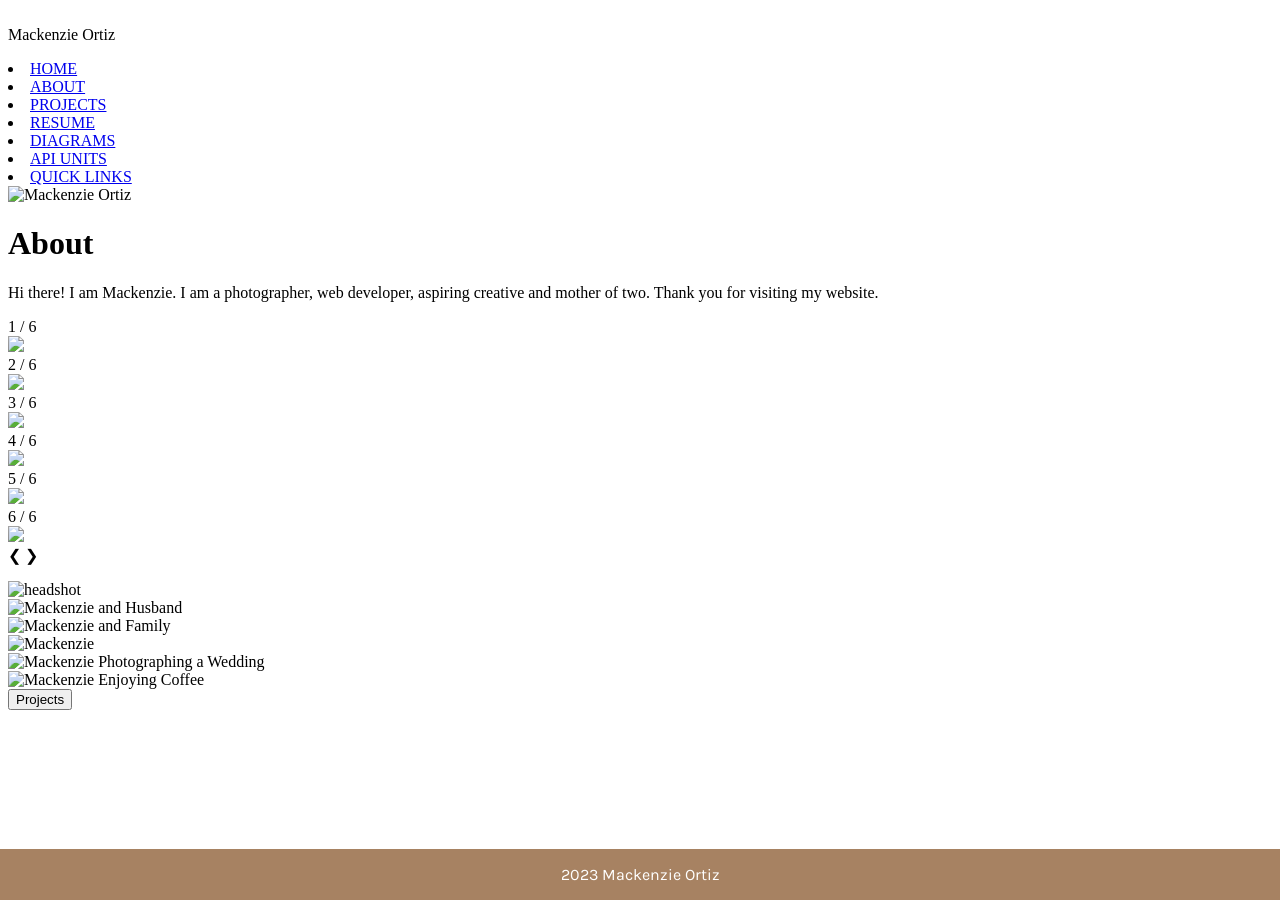
==== about.html @ 7f050407 "Initial Setup" ====
<!--PERSONAL PORTFOLIO
NAME: MACKENZIE LUBBEN-ORTIZ
DATE: 12/01/2023
DESCRIPTION: ABOUT-->


<!DOCTYPE html>
<html lang="en">
  <head>
    <title>Mackenzie Ortiz</title>
    <meta charset="UTF-8" />
    <meta http-equiv="X-UA-Compatible" content="IE=edge"/>
    <meta name="viewport" content="width=device-width, initial-scale=1.0"/>
    <link rel="stylesheet" type="text/css" href="/personal portfolio/index.css">

    <!--Google Fonts-->
    <link rel="preconnect" href="https://fonts.googleapis.com" />
    <link rel="preconnect" href="https://fonts.gstatic.com" crossorigin />
    <link
      href="https://fonts.googleapis.com/css2?family=Karla&family=Montserrat&family=Mrs+Saint+Delafield&family=Oswald:wght@300;700&family=Quattrocento:wght@400;700&display=swap"
      rel="stylesheet"
    />
  </head>

  <body>
    <!-- First Section -->
    <div class="header-banner">
        <img src="">

    <nav class="navbar">
        <!-- LOGO -->
        <div class="logo">Mackenzie Ortiz</div>

        <!-- NAVIGATION MENU -->
        <ul class="nav-links"></ul>

        <!-- NAVIGATION MENUS -->
        <div class="menu">
            <li><a href="/personal portfolio/index.html">HOME</a></li>
            <li><a href="/personal portfolio/about.html">ABOUT</a></li>
            <li><a href="/personal portfolio/projects.html">PROJECTS</a></li>
            <li><a href="/personal portfolio/resume2.html">RESUME</a></li>
            <li><a href="/personal portfolio/diagrams.html">DIAGRAMS</a></li>
            <li><a href="/personal portfolio/api.html">API UNITS</a></li>
            <li><a href="/personal portfolio/quicklinks.html">QUICK LINKS</a></li>

            </li>
        </div>
</div>

    <div class="about-header">
        <div class="header">
            <img src="/personal portfolio/images/IMG_2694.jpg" alt="Mackenzie Ortiz" style="width:100%">
        </div>
    </div>

    <div class="header-text">
        <h1 class=".about-header">About</h1>
        <p>Hi there! I am Mackenzie. I am a photographer, web developer, aspiring creative and mother of two. Thank you for visiting my website.</p>

       <!-- CONTAINER FOR THE IMAGE GALLERY -->
       
        <div class="container">

        <!-- FULL-WIDTH IMAGES WITH NUMBER TEXT -->
        <div class="mySlides">
            <div class="numbertext">1 / 6</div>
            <img src="/personal portfolio/images/181796577_10223145330279851_4321807779280527430_n.jpg" style="width:100%">
        </div>
        
        <div class="mySlides">
            <div class="numbertext">2 / 6</div>
            <img src="/personal portfolio/images/221881787_10223637477743230_7715036557757438424_n.jpeg" style="width:100%">
        </div>

        <div class="mySlides">
            <div class="numbertext">3 / 6</div>
            <img src="/personal portfolio/images/317588693_10226463098021971_5658537815398518655_n.jpeg" style="width:100%">
        </div>

        <div class="mySlides">
            <div class="numbertext">4 / 6</div>
            <img src="/personal portfolio/images/IMG_3101.jpg" style="width:100%">
        </div>

        <div class="mySlides">
            <div class="numbertext">5 / 6</div>
            <img src="/personal portfolio/images/IMG_3102.jpg" style="width:100%">
        </div>

        <div class="mySlides">
            <div class="numbertext">6 / 6</div>
            <img src="/personal portfolio/images/IMG_3103.jpg" style="width:100%">
        </div>
        </div>

      <a class="prev" onclick="plusSlides(-1)">&#10094;</a>
      <a class="next" onclick="plusSlides(1)">&#10095;</a>

      <!-- IMAGE TEXT -->

      <div class="caption-container">
        <p id="caption"></p>
      </div>

      <!-- THUMBNAIL IMAGES -->
      <div class="row">
        <div class="column">
            <img class="demo cursor" src="/personal portfolio/images/181796577_10223145330279851_4321807779280527430_n.jpg" style="width:100%" onclick="currentSlide(1)" alt="headshot">
        </div>
        <div class="column">
            <img class="demo cursor" src="/personal portfolio/images/221881787_10223637477743230_7715036557757438424_n.jpeg" style="width:100%" onclick="currentSlide(2)" alt="Mackenzie and Husband">
        </div>
        <div class="column">
            <img class="demo cursor" src="/personal portfolio/images/317588693_10226463098021971_5658537815398518655_n.jpeg" style="width:100%" onclick="currentSlide(3)" alt="Mackenzie and Family">
        </div>
        <div class="column">
            <img class="demo cursor" src="/personal portfolio/images/IMG_3101.jpg" style="width:100%" onclick="currentSlide(4)" alt="Mackenzie">
        </div>
        <div class="column">
            <img class="demo cursor" src="/personal portfolio/images/IMG_3102.jpg" style="width:100%" onclick="currentSlide(5)" alt="Mackenzie Photographing a Wedding">
        </div>
        <div class="column">
            <img class="demo cursor" src="/personal portfolio/images/IMG_3103.jpg" style="width:100%" onclick="currentSlide(6)" alt="Mackenzie Enjoying Coffee">
        </div>
      </div>


       
       
        <a href="/personal portfolio/projects.html">
        
        <button>Projects</button>
        
    
    </div>
    </div>
    <script src="/personal portfolio/slideshow.js">

    </script>

    </nav>
    <div class="footer">
      <p>2023 Mackenzie Ortiz</p>
    <style>
      .footer {
        position:fixed;
        left: 0;
        bottom: 0;
        width: 100%;
        background-color: #a78262;
        color: white;
        text-align:center;
        font-family: 'Karla';
      }
    </style>
    </div>
    </div>
  </body>
</html>
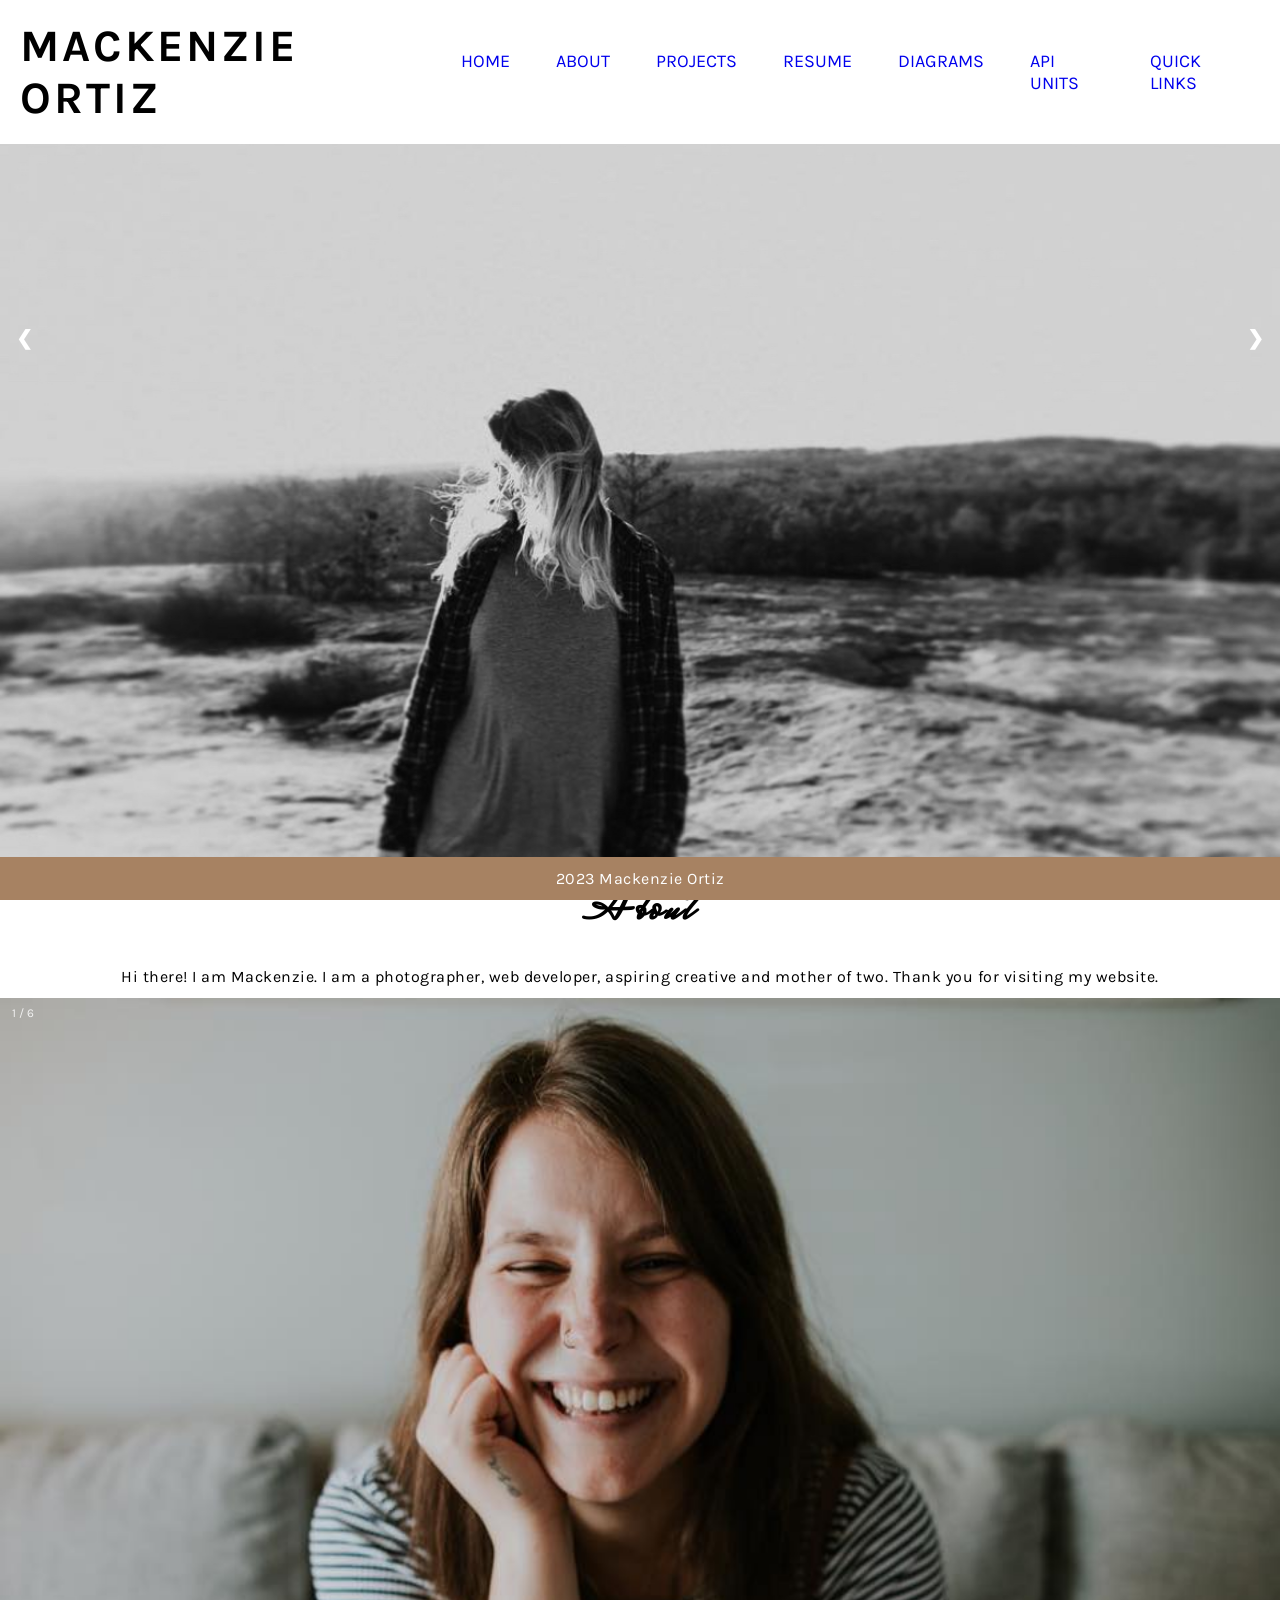
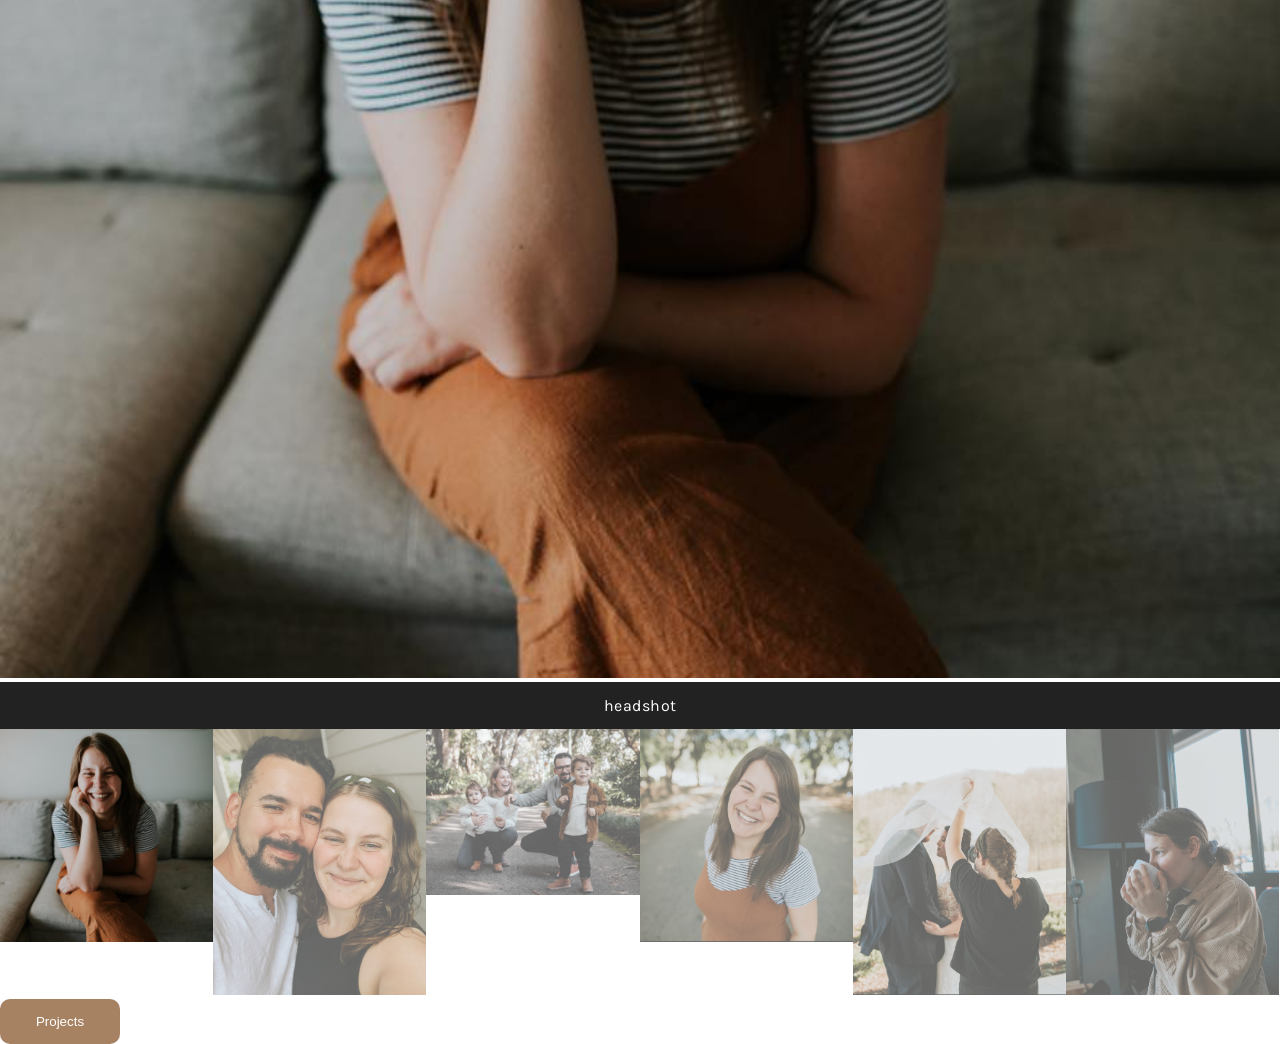
==== commit 70f522b3: "Update about.html" ====
--- a/about.html
+++ b/about.html
@@ -11,7 +11,7 @@
     <meta charset="UTF-8" />
     <meta http-equiv="X-UA-Compatible" content="IE=edge"/>
     <meta name="viewport" content="width=device-width, initial-scale=1.0"/>
-    <link rel="stylesheet" type="text/css" href="/personal portfolio/index.css">
+    <link rel="stylesheet" type="text/css" href="/index.css">
 
     <!--Google Fonts-->
     <link rel="preconnect" href="https://fonts.googleapis.com" />
@@ -36,13 +36,13 @@
 
         <!-- NAVIGATION MENUS -->
         <div class="menu">
-            <li><a href="/personal portfolio/index.html">HOME</a></li>
-            <li><a href="/personal portfolio/about.html">ABOUT</a></li>
-            <li><a href="/personal portfolio/projects.html">PROJECTS</a></li>
-            <li><a href="/personal portfolio/resume2.html">RESUME</a></li>
-            <li><a href="/personal portfolio/diagrams.html">DIAGRAMS</a></li>
-            <li><a href="/personal portfolio/api.html">API UNITS</a></li>
-            <li><a href="/personal portfolio/quicklinks.html">QUICK LINKS</a></li>
+            <li><a href="/index.html">HOME</a></li>
+            <li><a href="/about.html">ABOUT</a></li>
+            <li><a href="/projects.html">PROJECTS</a></li>
+            <li><a href="/resume2.html">RESUME</a></li>
+            <li><a href="/diagrams.html">DIAGRAMS</a></li>
+            <li><a href="/api.html">API UNITS</a></li>
+            <li><a href="/quicklinks.html">QUICK LINKS</a></li>
 
             </li>
         </div>
@@ -50,7 +50,7 @@
 
     <div class="about-header">
         <div class="header">
-            <img src="/personal portfolio/images/IMG_2694.jpg" alt="Mackenzie Ortiz" style="width:100%">
+            <img src="/images/IMG_2694.jpg" alt="Mackenzie Ortiz" style="width:100%">
         </div>
     </div>
 
@@ -65,32 +65,32 @@
         <!-- FULL-WIDTH IMAGES WITH NUMBER TEXT -->
         <div class="mySlides">
             <div class="numbertext">1 / 6</div>
-            <img src="/personal portfolio/images/181796577_10223145330279851_4321807779280527430_n.jpg" style="width:100%">
+            <img src="/images/181796577_10223145330279851_4321807779280527430_n.jpg" style="width:100%">
         </div>
         
         <div class="mySlides">
             <div class="numbertext">2 / 6</div>
-            <img src="/personal portfolio/images/221881787_10223637477743230_7715036557757438424_n.jpeg" style="width:100%">
+            <img src="/images/221881787_10223637477743230_7715036557757438424_n.jpeg" style="width:100%">
         </div>
 
         <div class="mySlides">
             <div class="numbertext">3 / 6</div>
-            <img src="/personal portfolio/images/317588693_10226463098021971_5658537815398518655_n.jpeg" style="width:100%">
+            <img src="/images/317588693_10226463098021971_5658537815398518655_n.jpeg" style="width:100%">
         </div>
 
         <div class="mySlides">
             <div class="numbertext">4 / 6</div>
-            <img src="/personal portfolio/images/IMG_3101.jpg" style="width:100%">
+            <img src="/images/IMG_3101.jpg" style="width:100%">
         </div>
 
         <div class="mySlides">
             <div class="numbertext">5 / 6</div>
-            <img src="/personal portfolio/images/IMG_3102.jpg" style="width:100%">
+            <img src="/images/IMG_3102.jpg" style="width:100%">
         </div>
 
         <div class="mySlides">
             <div class="numbertext">6 / 6</div>
-            <img src="/personal portfolio/images/IMG_3103.jpg" style="width:100%">
+            <img src="/images/IMG_3103.jpg" style="width:100%">
         </div>
         </div>
 
@@ -106,36 +106,36 @@
       <!-- THUMBNAIL IMAGES -->
       <div class="row">
         <div class="column">
-            <img class="demo cursor" src="/personal portfolio/images/181796577_10223145330279851_4321807779280527430_n.jpg" style="width:100%" onclick="currentSlide(1)" alt="headshot">
+            <img class="demo cursor" src="/images/181796577_10223145330279851_4321807779280527430_n.jpg" style="width:100%" onclick="currentSlide(1)" alt="headshot">
         </div>
         <div class="column">
-            <img class="demo cursor" src="/personal portfolio/images/221881787_10223637477743230_7715036557757438424_n.jpeg" style="width:100%" onclick="currentSlide(2)" alt="Mackenzie and Husband">
+            <img class="demo cursor" src="/images/221881787_10223637477743230_7715036557757438424_n.jpeg" style="width:100%" onclick="currentSlide(2)" alt="Mackenzie and Husband">
         </div>
         <div class="column">
-            <img class="demo cursor" src="/personal portfolio/images/317588693_10226463098021971_5658537815398518655_n.jpeg" style="width:100%" onclick="currentSlide(3)" alt="Mackenzie and Family">
+            <img class="demo cursor" src="/images/317588693_10226463098021971_5658537815398518655_n.jpeg" style="width:100%" onclick="currentSlide(3)" alt="Mackenzie and Family">
         </div>
         <div class="column">
-            <img class="demo cursor" src="/personal portfolio/images/IMG_3101.jpg" style="width:100%" onclick="currentSlide(4)" alt="Mackenzie">
+            <img class="demo cursor" src="/images/IMG_3101.jpg" style="width:100%" onclick="currentSlide(4)" alt="Mackenzie">
         </div>
         <div class="column">
-            <img class="demo cursor" src="/personal portfolio/images/IMG_3102.jpg" style="width:100%" onclick="currentSlide(5)" alt="Mackenzie Photographing a Wedding">
+            <img class="demo cursor" src="/images/IMG_3102.jpg" style="width:100%" onclick="currentSlide(5)" alt="Mackenzie Photographing a Wedding">
         </div>
         <div class="column">
-            <img class="demo cursor" src="/personal portfolio/images/IMG_3103.jpg" style="width:100%" onclick="currentSlide(6)" alt="Mackenzie Enjoying Coffee">
+            <img class="demo cursor" src="/images/IMG_3103.jpg" style="width:100%" onclick="currentSlide(6)" alt="Mackenzie Enjoying Coffee">
         </div>
       </div>
 
 
        
        
-        <a href="/personal portfolio/projects.html">
+        <a href="/projects.html">
         
         <button>Projects</button>
         
     
     </div>
     </div>
-    <script src="/personal portfolio/slideshow.js">
+    <script src="/slideshow.js">
 
     </script>
 
--- a/index.css
+++ b/index.css
@@ -0,0 +1,403 @@
+/* 
+NAME: INDEX.CSS
+AUTHOR: MACKENZIE ORTIZ
+DATE: 11/29/2023
+DESCRIPTION: LANDING PAGE 
+
+
+UTILITIES /* */
+
+* {
+    margin: 0;
+    padding: 0;
+    box-sizing: border-box;
+}
+
+html {
+    height: 100%;
+    margin: auto;
+   
+}
+
+body {
+    font-family: 'Karla';
+}
+
+a {
+    text-decoration: none;
+}
+
+li {
+    list-style: none;
+}
+
+/* HEADER */
+
+.header-banner img {
+    background-size: contain;
+    max-width: 100%;
+    max-height: 100%;
+
+}
+
+/* NAVBAR STYLING */
+.navbar {
+    display: flex;
+    align-items: center;
+    position: fixed;
+    top: 0;
+    width: 100%;
+    justify-content: space-between;
+    padding: 20px;
+    background-color: #fff;
+    color: black; 
+    text-decoration: none;
+}
+
+.nav-links a {
+    color: #fff;
+}
+
+/* LOGO */ 
+.logo {
+    font-size: 45px;
+    font-family: 'Karla';
+    text-transform: uppercase;
+    letter-spacing: 3px;
+    font-weight: bold;
+
+}
+
+/* NAVBAR MENU */
+.menu {
+    display: flex;
+    gap: 1em;
+    font-size: 18px;
+}
+
+.menu li:hover {
+    background-color: #a78262;
+    border-radius: 5px; 
+    transition: 0.3s ease;
+}
+.menu li {
+    padding: 5px 14px;
+}
+
+/* ABOUT PAGE */
+h1 {
+    text-align: center;
+    font-family: 'Mrs Saint Delafield';
+    font-size: 50px;  
+    padding-top: 10px;
+    padding-bottom: 5px;
+    letter-spacing: 3px;
+
+}
+
+h2 {
+    font-family: 'Karla,';
+}
+
+h3 {
+    font-family: 'Karla';
+}
+
+
+p {
+    text-align: center;
+    font-family: 'Karla';
+    letter-spacing: .5px;
+    padding: 10px;
+    margin-top: 0.05cm;
+    margin-bottom: 0.05cm;
+}
+
+button {
+    position: absolute;
+    background-color: #a78262;
+    color: white;
+    border: none;
+    border-radius: 10px;
+    padding: 15px;
+    min-height: 30px;
+    min-width: 120px;
+    align-items: center;
+    justify-content: center;
+}
+button:hover {
+    background-color: #945d3b;
+    transition: 0.7s;
+}
+button:focus {
+    outline-color: transparent;
+    outline-style: solid;
+}
+
+/* SLIDESHOW GALLERY */
+
+* {
+    box-sizing: border-box;
+
+}
+
+/* POSITIONING THE IMAGE CONTAINER */
+
+.container {
+    position: relative;
+}
+
+.mySlides {
+    display: none;
+}
+
+/* ADDING A POINTER */
+
+.cursor {
+    cursor: pointer;
+}
+
+/* NEXT & PREVIOUS BUTTONS */
+
+.prev, .next {
+    cursor: pointer;
+    position: absolute;
+    top:40%;
+    width: auto;
+    padding: 16px;
+    margin-top: -50px;
+    color: white;
+    font-weight: bold;
+    font-size: 20px;
+    border-radius: 0 3px 3px 0;
+    user-select: none;
+    -webkit-user-select: none;
+}
+
+/* NEXT BUTTON */
+
+.next {
+    right: 0;
+    border-radius: 3px 0 0 3px;
+}
+
+.prev:hover, .next:hover {
+    background-color: rgba(0,0,0,0.8);
+}
+
+/* NUMBER TEXT */
+
+.numbertext {
+    color: #f2f2f2;
+    font-size: 12px;
+    padding: 8px 12px;
+    position: absolute;
+    top:0;
+}
+
+.caption-container {
+    text-align: center;
+    background-color: #222;
+    padding: 2px 16px;
+    color: white;
+}
+
+.row:after {
+    content: "";
+    display: table;
+    clear: both;
+}
+
+/* COLUMNS SIDE BY SIDE */
+
+.column {
+    float: left;
+    width: 16.66%;
+}
+
+/* TRANSPARENT EFFECT FOR THUMBNAIL IMAGES */
+
+.demo {
+    opacity: 0.6
+}
+
+.active, .demo:hover {
+    opacity: 1;
+}
+
+/* RESUME STYLING */
+
+.resume-container {
+    display: flex;
+    flex-direction: row;
+    width: 100%;
+    height: 100%;
+}
+
+.leftPanel {
+    width: 27%; 
+    background-color: #a78262;
+    padding: 0.7cm;
+    display: flex;
+    flex-direction: column;
+    align-items: center;
+}
+
+.rightPanel {
+    width: 73%;
+    padding: 0.7cm;
+}
+
+.item {
+    padding-bottom: 0.7cm;
+    padding-top: 0.7cm;
+}
+
+.item h2{
+    margin-top: 0;
+}
+
+.bottomLineSeparator {
+    border-bottom: 0.05cm solid white;
+}
+
+.resume-h2 {
+    font-family: 'karla';
+}
+
+.leftPanel h2 {
+    color: white;
+}
+
+.resume-img {
+    width: 4cm;
+    height: 4cm;
+    margin-bottom:0.7cm;
+    border-radius: 50%;
+    border: 0.15cm solid white;
+    object-fit: cover;
+    object-position: 50% 50%;
+}
+
+.details {
+    width: 100%;
+    display: flex;
+    flex-direction: column;
+}
+
+.leftPanel .smallText,
+.leftPanel .smallText,
+.leftPanel .smallText span,
+.leftPanel .smallText p,
+.smallText a {
+    font-size: 0.45cm;
+}
+
+.smallText, 
+.smallText span, 
+.smallText p, 
+.smallText a {
+  font-family: 'Karla';
+  text-align: justify;
+}
+
+.contactIcon {
+    width: 0.5cm;
+    text-align: center;
+  }
+
+.leftPanel, 
+.leftPanel a {
+  color: white;;
+  text-decoration: none;
+}
+
+.skill {
+    display: flex;
+    flex-direction: row;
+    justify-content: space-between;
+  }
+  
+  .yearsOfExperience {
+    width: 1.6cm;
+    display: flex;
+    flex-direction: row;
+    justify-content: center;
+  }
+  
+  .alignleft {
+    text-align: left !important;
+    width: 1cm;
+  }
+  
+  .alignright {
+    text-align: right !important;
+    width: 0.6cm;
+    margin-right: 0.1cm
+  }
+
+  .bolded {
+    font-weight: bold;
+  }
+  
+  .white {
+    color: white;
+  }
+
+  .resume-header {
+    font-family: 'karla';
+    font-weight: 300;
+    font-size: 1.2cm;
+    transform:scale(1,1.15);
+    margin-bottom:0.2cm;
+    margin-top: 0.2cm;
+    text-transform: uppercase;
+  }
+
+  .resume-h3 {
+    font-family: 'karla';
+  }
+
+  .workExperience>ul>li ul {
+    padding-left: 0.5cm;
+    list-style-type: disc;
+  }.workExperience>ul {
+    list-style-type: none;
+    padding-left: 0;
+  }.workExperience>ul>li {
+    position: relative;
+    margin: 0;
+    padding-bottom: 0.5cm;
+    padding-left: 0.5cm;
+  }.workExperience>ul>li:before {
+    background-color: #b8abab;
+    width: 0.05cm;
+    content: '';
+    position: absolute;
+    top: 0.1cm;
+    bottom: -0.2cm; /* change this after border removal */
+    left: 0.05cm;
+  }
+
+  .workExperience>ul>li::after {
+    content: '';
+    position: absolute;
+    background-image: url("data:image/svg+xml,%3Csvg xmlns='http://www.w3.org/2000/svg' aria-hidden='true' viewBox='0 0 32 32' focusable='false'%3E%3Ccircle stroke='none' fill='%23484444' cx='16' cy='16' r='10'%3E%3C/circle%3E%3C/svg%3E");
+    background-repeat: no-repeat;
+    background-size: contain;
+    left: -0.09cm;
+    top: 0;
+    width: 0.35cm;
+    height: 0.35cm;
+  }.jobPosition {
+    display: flex;
+    flex-direction: row;
+    justify-content: space-between;
+  }.jobPosition span, 
+  .projectName span {
+    font-family: 'Source Sans Pro', sans-serif;
+  }
+ 
+
+ 
+
